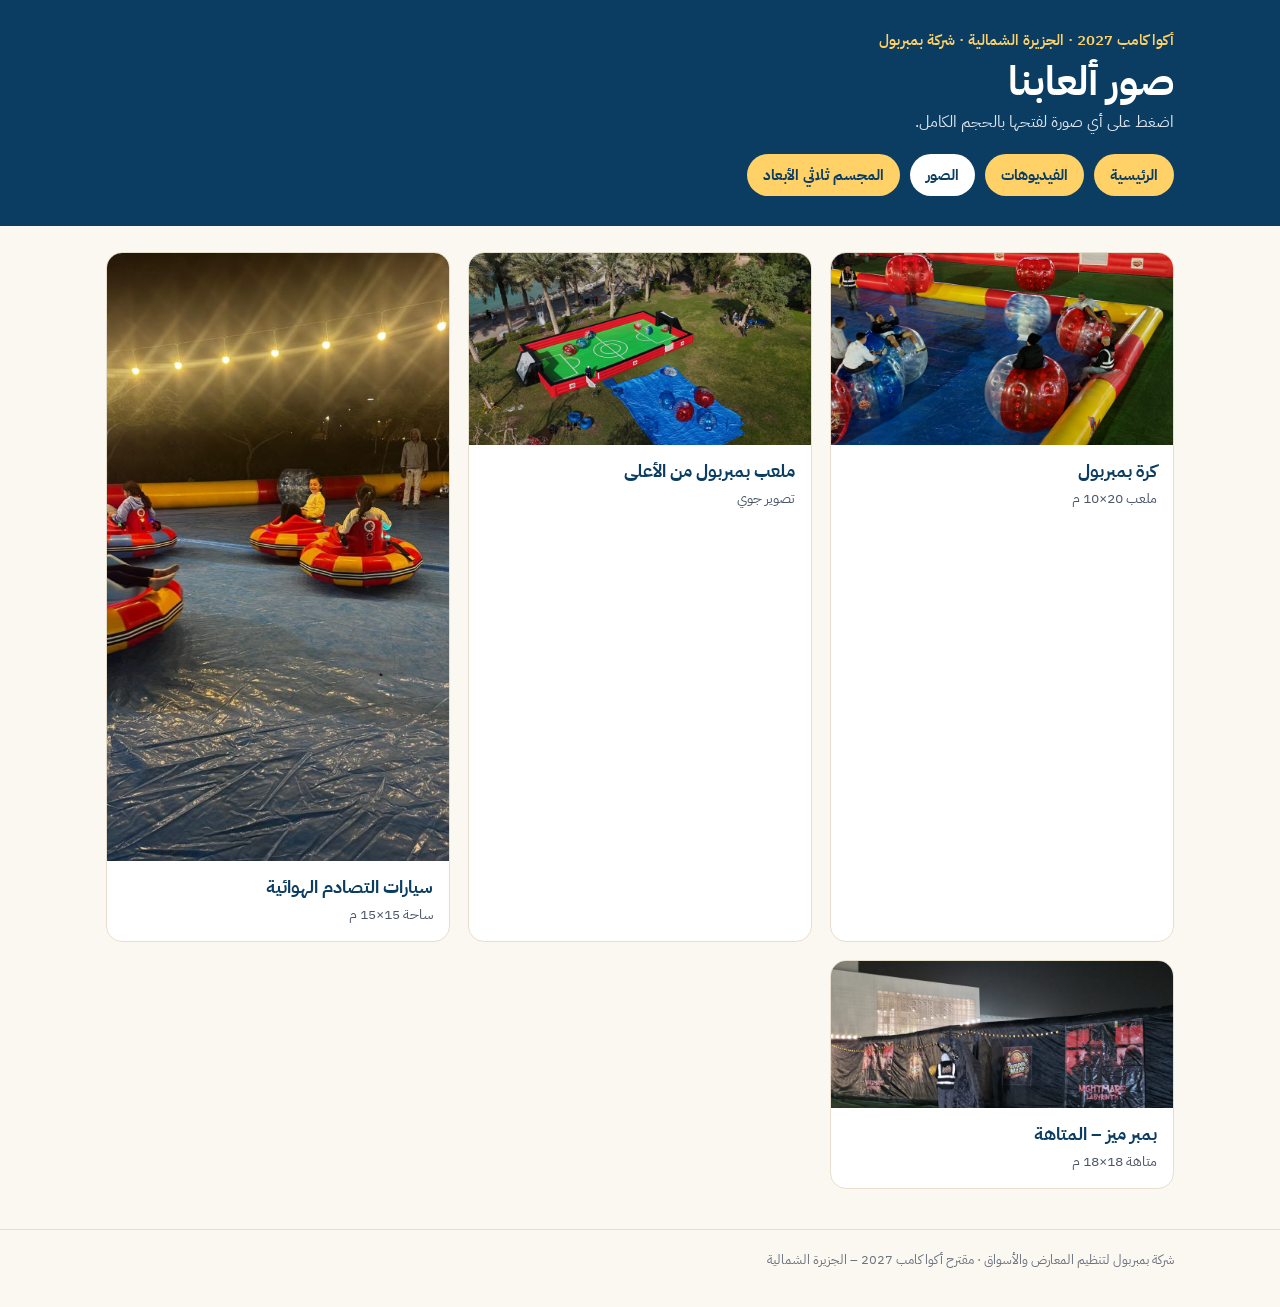
==== photos/index.html @ 769cb440 "AquaCamp Northern Island media hub: BumperBall videos, photos and 3D model Co-Authored-By: Claude Op" ====
<!doctype html><html lang="ar" dir="rtl"><head><meta charset="utf-8"><meta name="viewport" content="width=device-width,initial-scale=1"><meta name="robots" content="noindex,nofollow">
<title>صور ألعاب بمبربول</title><link rel="preconnect" href="https://fonts.googleapis.com"><link href="https://fonts.googleapis.com/css2?family=IBM+Plex+Sans+Arabic:wght@400;600;700&display=swap" rel="stylesheet"><link rel="stylesheet" href="../style.css"></head><body>
<header><div class="wrap"><p class="k">أكوا كامب 2027 · الجزيرة الشمالية · شركة بمبربول</p><h1>صور ألعابنا</h1><p>اضغط على أي صورة لفتحها بالحجم الكامل.</p>
<nav><a href="../" class="">الرئيسية</a><a href="../videos/" class="">الفيديوهات</a><a href="../photos/" class="on">الصور</a><a href="d/">المجسم ثلاثي الأبعاد</a></nav></div></header><main><div class="wrap">
<div class="grid">
<div class="card"><a href="bumperball-arena.jpg"><img src="bumperball-arena-sm.jpg" alt="لاعبون في كرات بمبربول"></a><div class="t"><b>كرة بمبربول</b><span>ملعب 20×10 م</span></div></div>
<div class="card"><a href="bumperball-field-drone.jpg"><img src="bumperball-field-drone-sm.jpg" alt="ملعب بمبربول من الأعلى"></a><div class="t"><b>ملعب بمبربول من الأعلى</b><span>تصوير جوي</span></div></div>
<div class="card"><a href="bumper-cars.jpg"><img src="bumper-cars-sm.jpg" alt="أطفال في سيارات التصادم"></a><div class="t"><b>سيارات التصادم الهوائية</b><span>ساحة 15×15 م</span></div></div>
<div class="card"><a href="bumper-maze.jpg"><img src="bumper-maze-sm.jpg" alt="بمبر ميز – متاهة الكوابيس"></a><div class="t"><b>بمبر ميز – المتاهة</b><span>متاهة 18×18 م</span></div></div>
</div>
</div></main><footer><div class="wrap">شركة بمبربول لتنظيم المعارض والأسواق · مقترح أكوا كامب 2027 – الجزيرة الشمالية</div></footer></body></html>
---- style.css ----
:root{--navy:#0b3d63;--gold:#ffd166;--sand:#fbf8f1;--ink:#14213d;--soft:#4a5568;--teal:#1f6f78}
*{box-sizing:border-box}
body{margin:0;background:var(--sand);color:var(--ink);font-family:'IBM Plex Sans Arabic',Tahoma,Arial,sans-serif;direction:rtl;text-align:right;line-height:1.6}
header{background:var(--navy);color:#fff;padding:28px 16px 30px}
.wrap{max-width:1100px;margin:0 auto;padding:0 16px}
header .k{color:var(--gold);font-weight:600;font-size:15px;margin:0}
header h1{margin:6px 0 4px;font-size:clamp(26px,5vw,40px);line-height:1.2}
header p{margin:0;color:#dbe6f0;font-size:16px}
nav{display:flex;flex-wrap:wrap;gap:10px;margin-top:18px}
nav a{color:var(--navy);background:var(--gold);text-decoration:none;font-weight:700;padding:9px 16px;border-radius:999px;font-size:15px}
nav a.on{background:#fff}
main{padding:26px 0 40px}
h2{color:var(--navy);font-size:24px;margin:8px 0 14px}
.grid{display:grid;grid-template-columns:repeat(auto-fill,minmax(300px,1fr));gap:18px}
.card{background:#fff;border:1px solid #e7dfcd;border-radius:16px;overflow:hidden}
.card video,.card img{display:block;width:100%;background:#000}
.card img{height:auto}
.card .t{padding:12px 16px 14px}
.card .t b{color:var(--navy);display:block;font-size:18px}
.card .t span{color:var(--soft);font-size:14px}
.big{display:grid;grid-template-columns:repeat(auto-fit,minmax(240px,1fr));gap:16px}
.big a{display:block;text-decoration:none;color:inherit;background:#fff;border:1px solid #e7dfcd;border-radius:16px;overflow:hidden}
.big a img{width:100%;height:180px;object-fit:cover;display:block}
.big a div{padding:14px 16px}
.big a b{color:var(--navy);font-size:20px;display:block}
footer{color:#6b7280;font-size:13px;padding:20px 0 36px;border-top:1px solid #e7dfcd}
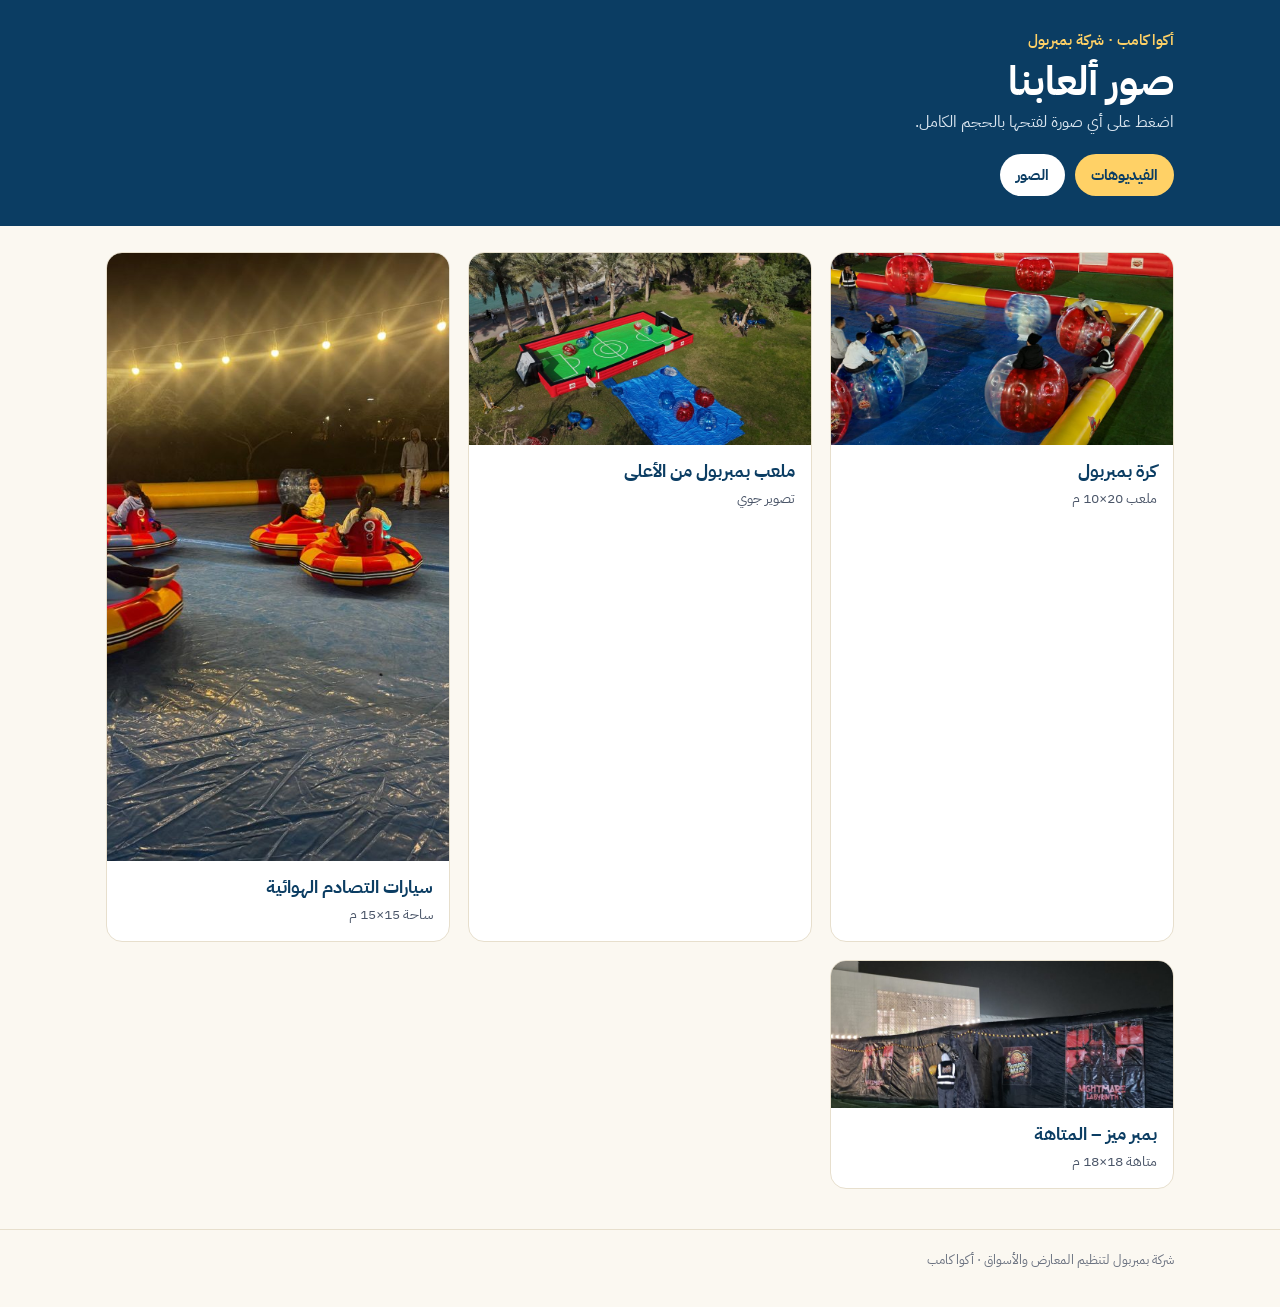
==== commit f836459e: "Make the videos and photos pages generic (no Northern Island mention); fix nav Co-Authored-By: Claud" ====
--- a/photos/index.html
+++ b/photos/index.html
@@ -1,11 +1,11 @@
 <!doctype html><html lang="ar" dir="rtl"><head><meta charset="utf-8"><meta name="viewport" content="width=device-width,initial-scale=1"><meta name="robots" content="noindex,nofollow">
 <title>صور ألعاب بمبربول</title><link rel="preconnect" href="https://fonts.googleapis.com"><link href="https://fonts.googleapis.com/css2?family=IBM+Plex+Sans+Arabic:wght@400;600;700&display=swap" rel="stylesheet"><link rel="stylesheet" href="../style.css"></head><body>
-<header><div class="wrap"><p class="k">أكوا كامب 2027 · الجزيرة الشمالية · شركة بمبربول</p><h1>صور ألعابنا</h1><p>اضغط على أي صورة لفتحها بالحجم الكامل.</p>
-<nav><a href="../" class="">الرئيسية</a><a href="../videos/" class="">الفيديوهات</a><a href="../photos/" class="on">الصور</a><a href="d/">المجسم ثلاثي الأبعاد</a></nav></div></header><main><div class="wrap">
+<header><div class="wrap"><p class="k">أكوا كامب · شركة بمبربول</p><h1>صور ألعابنا</h1><p>اضغط على أي صورة لفتحها بالحجم الكامل.</p>
+<nav><a href="../videos/" class="">الفيديوهات</a><a href="../photos/" class="on">الصور</a></nav></div></header><main><div class="wrap">
 <div class="grid">
 <div class="card"><a href="bumperball-arena.jpg"><img src="bumperball-arena-sm.jpg" alt="لاعبون في كرات بمبربول"></a><div class="t"><b>كرة بمبربول</b><span>ملعب 20×10 م</span></div></div>
 <div class="card"><a href="bumperball-field-drone.jpg"><img src="bumperball-field-drone-sm.jpg" alt="ملعب بمبربول من الأعلى"></a><div class="t"><b>ملعب بمبربول من الأعلى</b><span>تصوير جوي</span></div></div>
 <div class="card"><a href="bumper-cars.jpg"><img src="bumper-cars-sm.jpg" alt="أطفال في سيارات التصادم"></a><div class="t"><b>سيارات التصادم الهوائية</b><span>ساحة 15×15 م</span></div></div>
 <div class="card"><a href="bumper-maze.jpg"><img src="bumper-maze-sm.jpg" alt="بمبر ميز – متاهة الكوابيس"></a><div class="t"><b>بمبر ميز – المتاهة</b><span>متاهة 18×18 م</span></div></div>
 </div>
-</div></main><footer><div class="wrap">شركة بمبربول لتنظيم المعارض والأسواق · مقترح أكوا كامب 2027 – الجزيرة الشمالية</div></footer></body></html>
+</div></main><footer><div class="wrap">شركة بمبربول لتنظيم المعارض والأسواق · أكوا كامب</div></footer></body></html>
